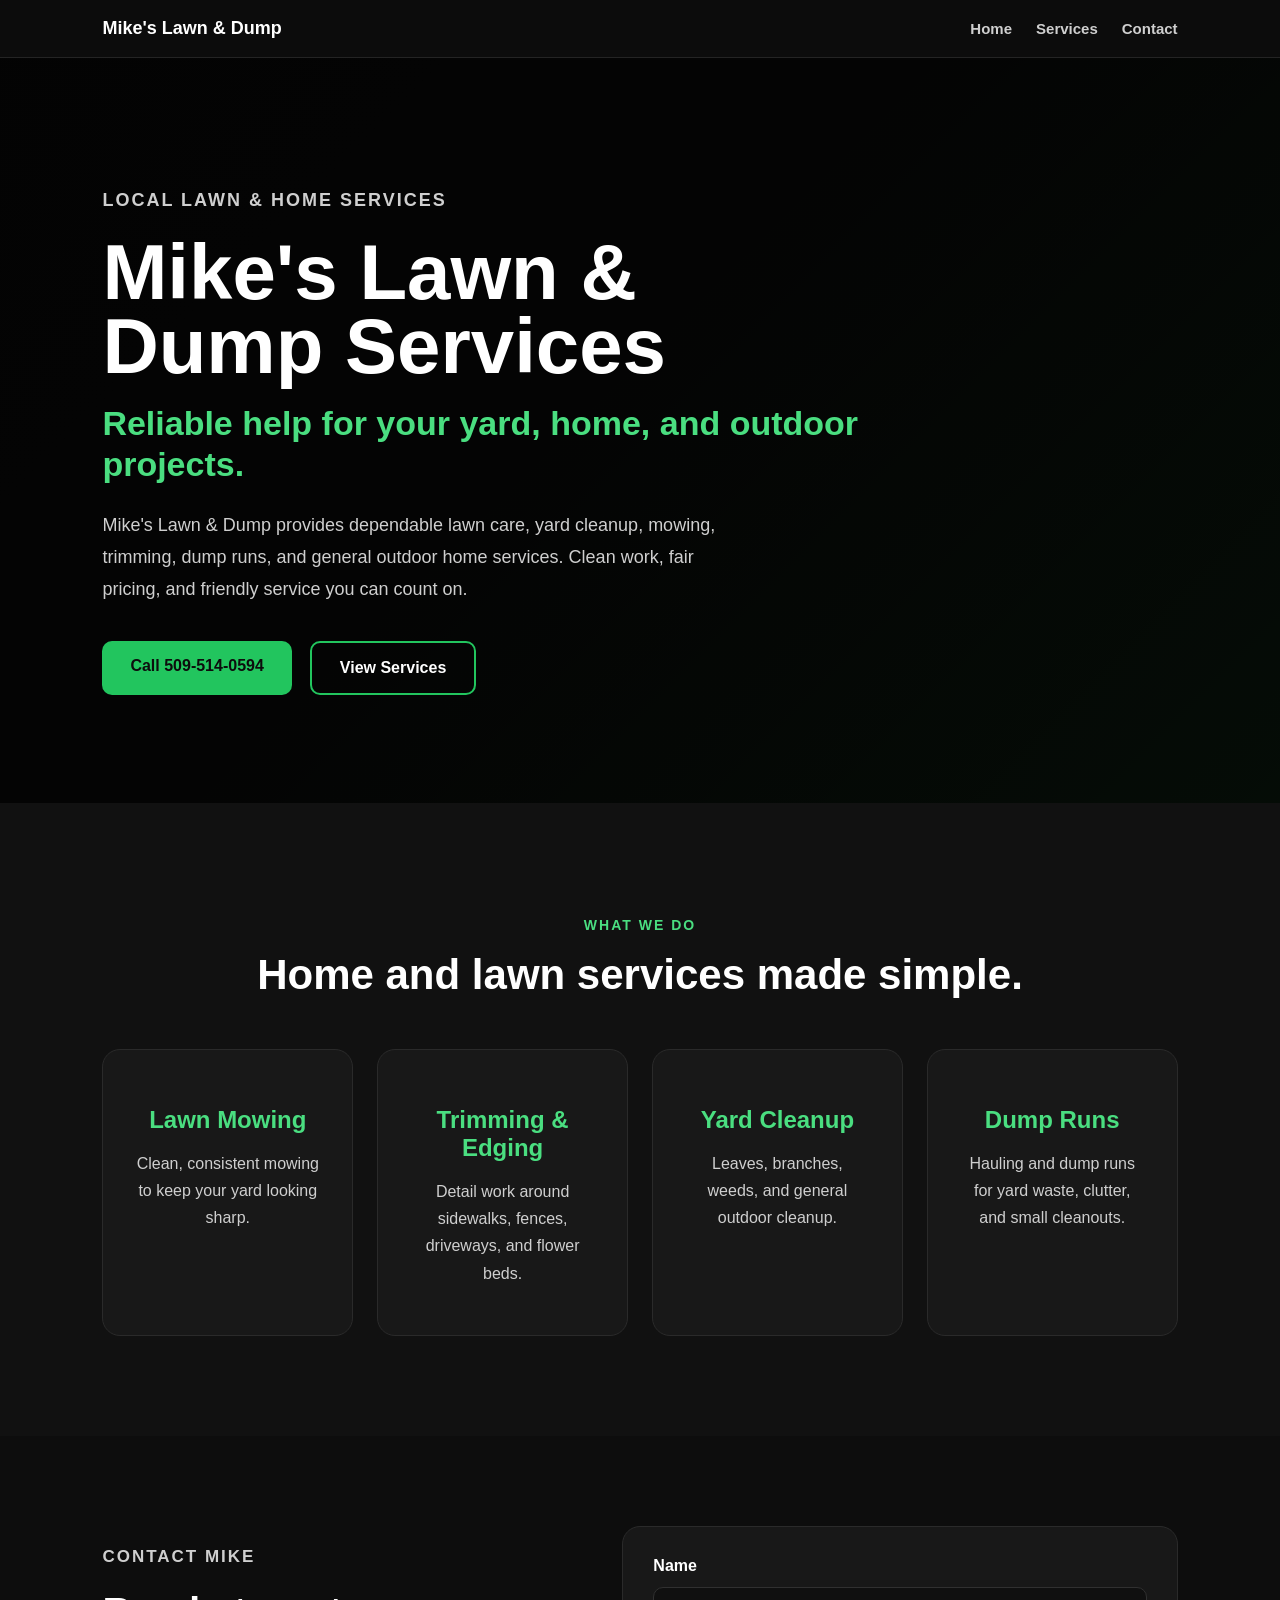
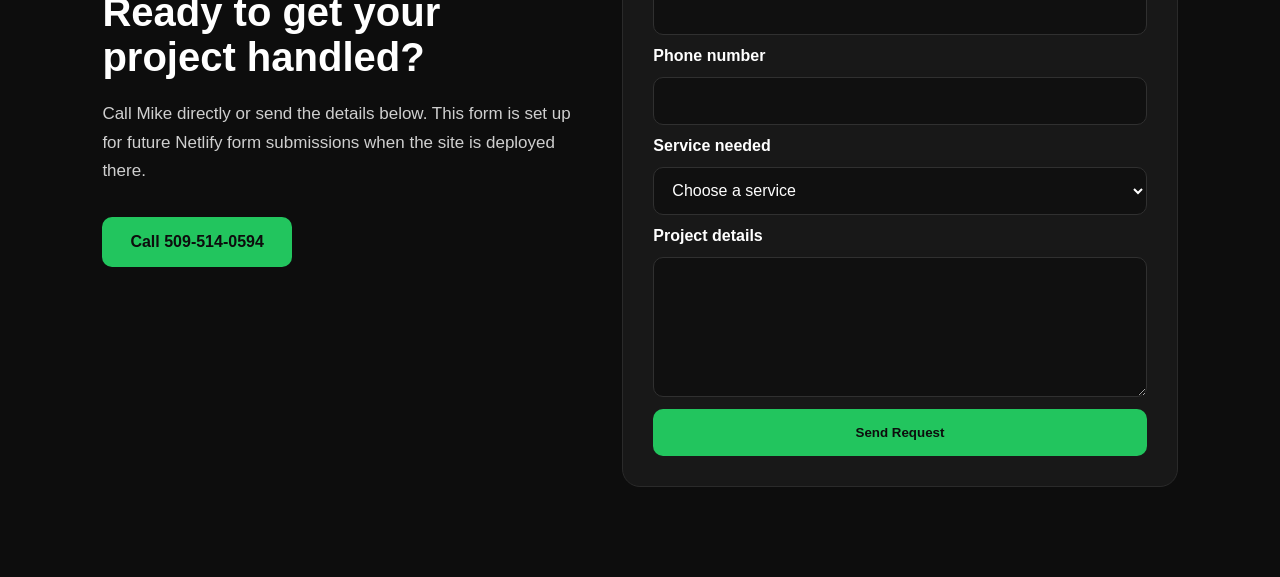
==== index.html @ f56604c3 "Add files via upload" ====
<!DOCTYPE html>
<html lang="en">
<head>
  <meta charset="UTF-8">
  <meta name="viewport" content="width=device-width, initial-scale=1.0">
  <title>Mike's Lawn & Dump Services</title>
  <link rel="stylesheet" href="style.css">
</head>
<body>
  <header class="mhl-header">
    <a class="mhl-logo" href="#home">Mike's Lawn & Dump</a>

    <nav class="mhl-nav" aria-label="Main navigation">
      <a href="#home">Home</a>
      <a href="#services">Services</a>
      <a href="#contact">Contact</a>
    </nav>
  </header>

  <main>
    <section id="home" class="mhl-home">
      <div class="mhl-content">
        <p class="mhl-kicker">Local Lawn & Home Services</p>

        <h1>Mike's Lawn & Dump Services</h1>

        <h2>Reliable help for your yard, home, and outdoor projects.</h2>

        <p>
          Mike's Lawn & Dump provides dependable lawn care, yard cleanup,
          mowing, trimming, dump runs, and general outdoor home services.
          Clean work, fair pricing, and friendly service you can count on.
        </p>

        <div class="mhl-buttons">
          <a href="tel:5095140594" class="mhl-btn-primary">Call 509-514-0594</a>
          <a href="#services" class="mhl-btn-secondary">View Services</a>
        </div>
      </div>
    </section>

    <section id="services" class="mhl-services">
      <p class="mhl-kicker">What We Do</p>
      <h2>Home and lawn services made simple.</h2>

      <div class="mhl-service-grid">
        <article class="mhl-card">
          <h3>Lawn Mowing</h3>
          <p>Clean, consistent mowing to keep your yard looking sharp.</p>
        </article>

        <article class="mhl-card">
          <h3>Trimming & Edging</h3>
          <p>Detail work around sidewalks, fences, driveways, and flower beds.</p>
        </article>

        <article class="mhl-card">
          <h3>Yard Cleanup</h3>
          <p>Leaves, branches, weeds, and general outdoor cleanup.</p>
        </article>

        <article class="mhl-card">
          <h3>Dump Runs</h3>
          <p>Hauling and dump runs for yard waste, clutter, and small cleanouts.</p>
        </article>
      </div>
    </section>

    <section id="contact" class="mhl-contact">
      <div class="mhl-contact-copy">
        <p class="mhl-kicker">Contact Mike</p>
        <h2>Ready to get your project handled?</h2>
        <p>
          Call Mike directly or send the details below. This form is set up for
          future Netlify form submissions when the site is deployed there.
        </p>
        <a href="tel:5095140594" class="mhl-btn-primary">Call 509-514-0594</a>
      </div>

      <form class="mhl-contact-form" name="contact" method="POST" data-netlify="true">
        <input type="hidden" name="form-name" value="contact">

        <label for="name">Name</label>
        <input id="name" name="Name" type="text" autocomplete="name" required>

        <label for="phone">Phone number</label>
        <input id="phone" name="Phone Number" type="tel" autocomplete="tel" required>

        <label for="service">Service needed</label>
        <select id="service" name="Service Needed" required>
          <option value="">Choose a service</option>
          <option value="Lawn mowing">Lawn mowing</option>
          <option value="Trimming and edging">Trimming and edging</option>
          <option value="Yard cleanup">Yard cleanup</option>
          <option value="Dump run">Dump run</option>
          <option value="Other">Other</option>
        </select>

        <label for="message">Project details</label>
        <textarea id="message" name="Project Details" rows="6" required></textarea>

        <button class="mhl-btn-primary" type="submit">Send Request</button>
      </form>
    </section>
  </main>
</body>
</html>
---- style.css ----
/* ===== Mike's Lawn & Dump Services ===== */

* {
  box-sizing: border-box;
}

html {
  scroll-behavior: smooth;
}

body {
  margin: 0;
  padding: 0;
  background: #0d0d0d;
  font-family: Arial, sans-serif;
  color: #ffffff;
}

/* ===== HEADER / NAVIGATION ===== */

.mhl-header {
  position: sticky;
  top: 0;
  z-index: 10;
  display: flex;
  justify-content: space-between;
  align-items: center;
  gap: 24px;
  padding: 18px 8%;
  background: rgba(13, 13, 13, 0.94);
  border-bottom: 1px solid #242424;
}

.mhl-logo {
  color: #ffffff;
  font-size: 18px;
  font-weight: 800;
  text-decoration: none;
}

.mhl-nav {
  display: flex;
  gap: 24px;
}

.mhl-nav a {
  color: #cfcfcf;
  font-size: 15px;
  font-weight: 700;
  text-decoration: none;
  transition: 0.3s ease;
}

.mhl-nav a:hover {
  color: #4ade80;
}

/* ===== HERO SECTION ===== */

.mhl-home {
  min-height: calc(90vh - 65px);
  display: flex;
  align-items: center;
  padding: 100px 8%;
  background:
    linear-gradient(rgba(0, 0, 0, 0.78), rgba(0, 0, 0, 0.78)),
    linear-gradient(135deg, #0f0f0f 0%, #111111 45%, #16361d 100%);
}

.mhl-content {
  max-width: 760px;
}

.mhl-kicker {
  color: #4ade80;
  font-size: 14px;
  font-weight: 700;
  letter-spacing: 2px;
  text-transform: uppercase;
  margin-bottom: 18px;
}

.mhl-home h1 {
  font-size: 78px;
  line-height: 0.95;
  margin: 0;
  color: #ffffff;
  font-weight: 800;
}

.mhl-home h2 {
  font-size: 34px;
  line-height: 1.2;
  margin-top: 20px;
  margin-bottom: 24px;
  color: #4ade80;
  font-weight: 600;
}

.mhl-home p {
  font-size: 18px;
  line-height: 1.8;
  color: #cfcfcf;
  max-width: 650px;
}

/* ===== BUTTONS ===== */

.mhl-buttons {
  display: flex;
  gap: 18px;
  margin-top: 35px;
  flex-wrap: wrap;
}

.mhl-btn-primary,
.mhl-btn-secondary {
  display: inline-block;
  text-decoration: none;
  padding: 16px 28px;
  border-radius: 10px;
  font-weight: 700;
  transition: 0.3s ease;
}

.mhl-btn-primary {
  background: #22c55e;
  color: #0d0d0d;
}

.mhl-btn-primary:hover {
  background: #4ade80;
  transform: translateY(-2px);
}

.mhl-btn-secondary {
  border: 2px solid #22c55e;
  color: #ffffff;
}

.mhl-btn-secondary:hover {
  background: #22c55e;
  color: #0d0d0d;
}

/* ===== SERVICES SECTION ===== */

.mhl-services {
  padding: 100px 8%;
  background: #111111;
  text-align: center;
}

.mhl-services h2 {
  font-size: 42px;
  margin-top: 10px;
  margin-bottom: 50px;
  color: #ffffff;
}

.mhl-service-grid {
  display: grid;
  grid-template-columns: repeat(auto-fit, minmax(240px, 1fr));
  gap: 24px;
}

.mhl-card {
  background: #181818;
  border: 1px solid #2a2a2a;
  padding: 32px;
  border-radius: 18px;
  transition: 0.3s ease;
}

.mhl-card:hover {
  border-color: #22c55e;
  transform: translateY(-6px);
}

.mhl-card h3 {
  color: #4ade80;
  font-size: 24px;
  margin-bottom: 14px;
}

.mhl-card p {
  color: #cfcfcf;
  line-height: 1.7;
  font-size: 16px;
}

/* ===== CONTACT SECTION ===== */

.mhl-contact {
  display: grid;
  grid-template-columns: minmax(0, 0.85fr) minmax(320px, 1fr);
  gap: 48px;
  align-items: start;
  padding: 90px 8%;
  background: #0d0d0d;
}

.mhl-contact h2 {
  max-width: 720px;
  margin: 10px 0 20px;
  color: #ffffff;
  font-size: 40px;
}

.mhl-contact-copy p {
  max-width: 560px;
  color: #cfcfcf;
  font-size: 17px;
  line-height: 1.7;
}

.mhl-contact-copy .mhl-btn-primary {
  margin-top: 14px;
}

.mhl-contact-form {
  display: grid;
  gap: 12px;
  padding: 30px;
  background: #181818;
  border: 1px solid #2a2a2a;
  border-radius: 18px;
}

.mhl-contact-form label {
  color: #ffffff;
  font-weight: 700;
}

.mhl-contact-form input,
.mhl-contact-form select,
.mhl-contact-form textarea {
  width: 100%;
  min-height: 48px;
  padding: 13px 14px;
  color: #ffffff;
  font: inherit;
  background: #101010;
  border: 1px solid #303030;
  border-radius: 10px;
}

.mhl-contact-form textarea {
  min-height: 140px;
  resize: vertical;
}

.mhl-contact-form input:focus,
.mhl-contact-form select:focus,
.mhl-contact-form textarea:focus {
  outline: 3px solid rgba(74, 222, 128, 0.24);
  border-color: #22c55e;
}

.mhl-contact-form button {
  border: 0;
  cursor: pointer;
}

/* ===== MOBILE ===== */

@media (max-width: 768px) {
  .mhl-header {
    align-items: flex-start;
    flex-direction: column;
    padding: 16px 7%;
  }

  .mhl-nav {
    width: 100%;
    justify-content: space-between;
  }

  .mhl-home {
    padding: 80px 7%;
  }

  .mhl-home h1 {
    font-size: 52px;
  }

  .mhl-home h2 {
    font-size: 24px;
  }

  .mhl-home p {
    font-size: 16px;
  }

  .mhl-buttons {
    flex-direction: column;
    width: 100%;
  }

  .mhl-btn-primary,
  .mhl-btn-secondary {
    width: 100%;
    text-align: center;
  }

  .mhl-services h2,
  .mhl-contact h2 {
    font-size: 32px;
  }

  .mhl-contact {
    grid-template-columns: 1fr;
    padding: 80px 7%;
  }
}
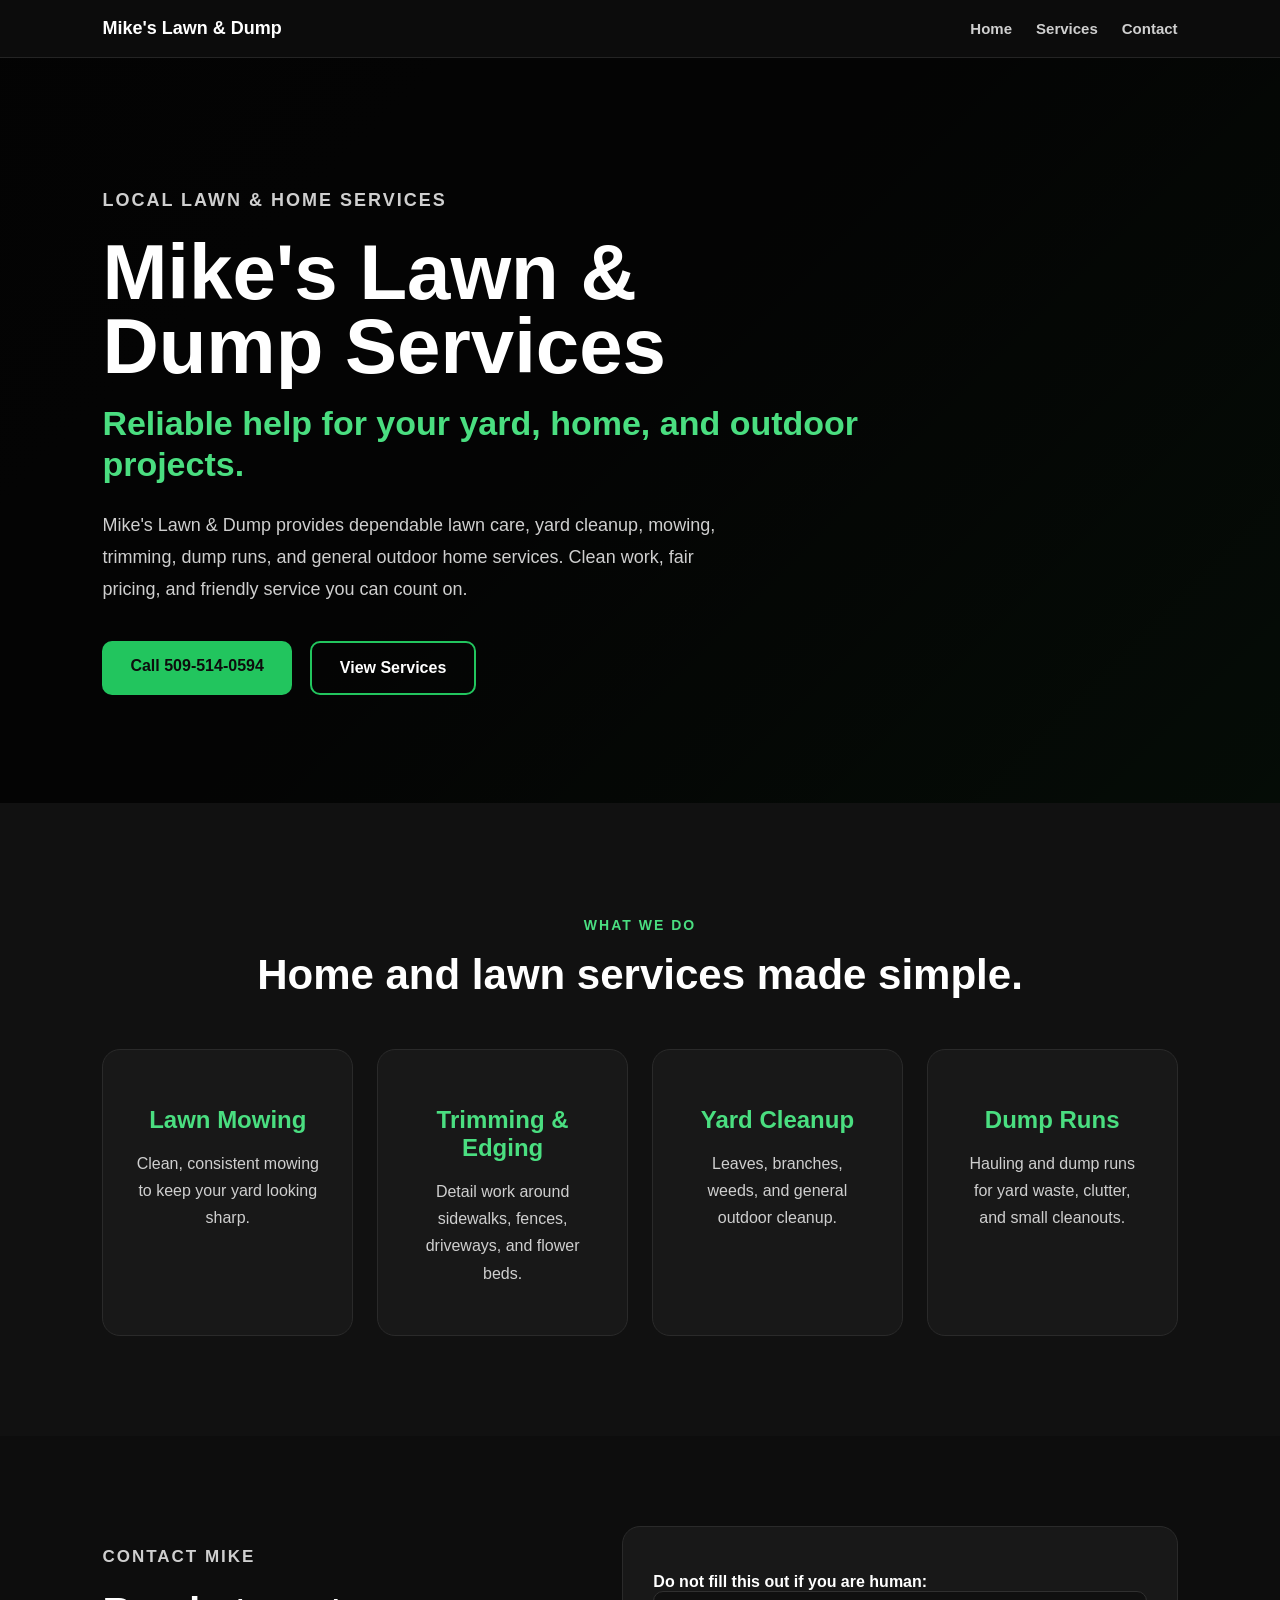
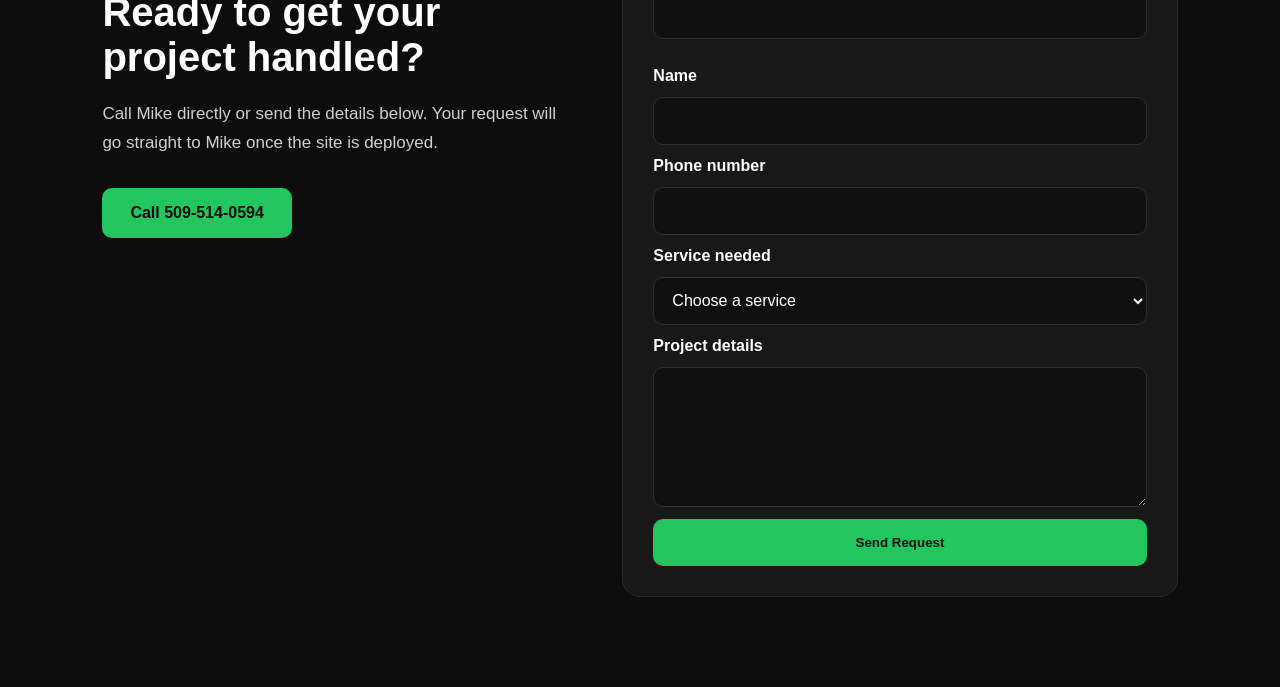
==== commit 8d861582: "Update index.html" ====
--- a/index.html
+++ b/index.html
@@ -71,14 +71,17 @@
         <p class="mhl-kicker">Contact Mike</p>
         <h2>Ready to get your project handled?</h2>
         <p>
-          Call Mike directly or send the details below. This form is set up for
-          future Netlify form submissions when the site is deployed there.
+          Call Mike directly or send the details below. Your request will go
+          straight to Mike once the site is deployed.
         </p>
         <a href="tel:5095140594" class="mhl-btn-primary">Call 509-514-0594</a>
       </div>
 
-      <form class="mhl-contact-form" name="contact" method="POST" data-netlify="true">
+      <form class="mhl-contact-form" name="contact" method="POST" action="/thank-you.html" netlify netlify-honeypot="bot-field">
         <input type="hidden" name="form-name" value="contact">
+        <p class="mhl-hidden">
+          <label>Do not fill this out if you are human: <input name="bot-field"></label>
+        </p>
 
         <label for="name">Name</label>
         <input id="name" name="Name" type="text" autocomplete="name" required>
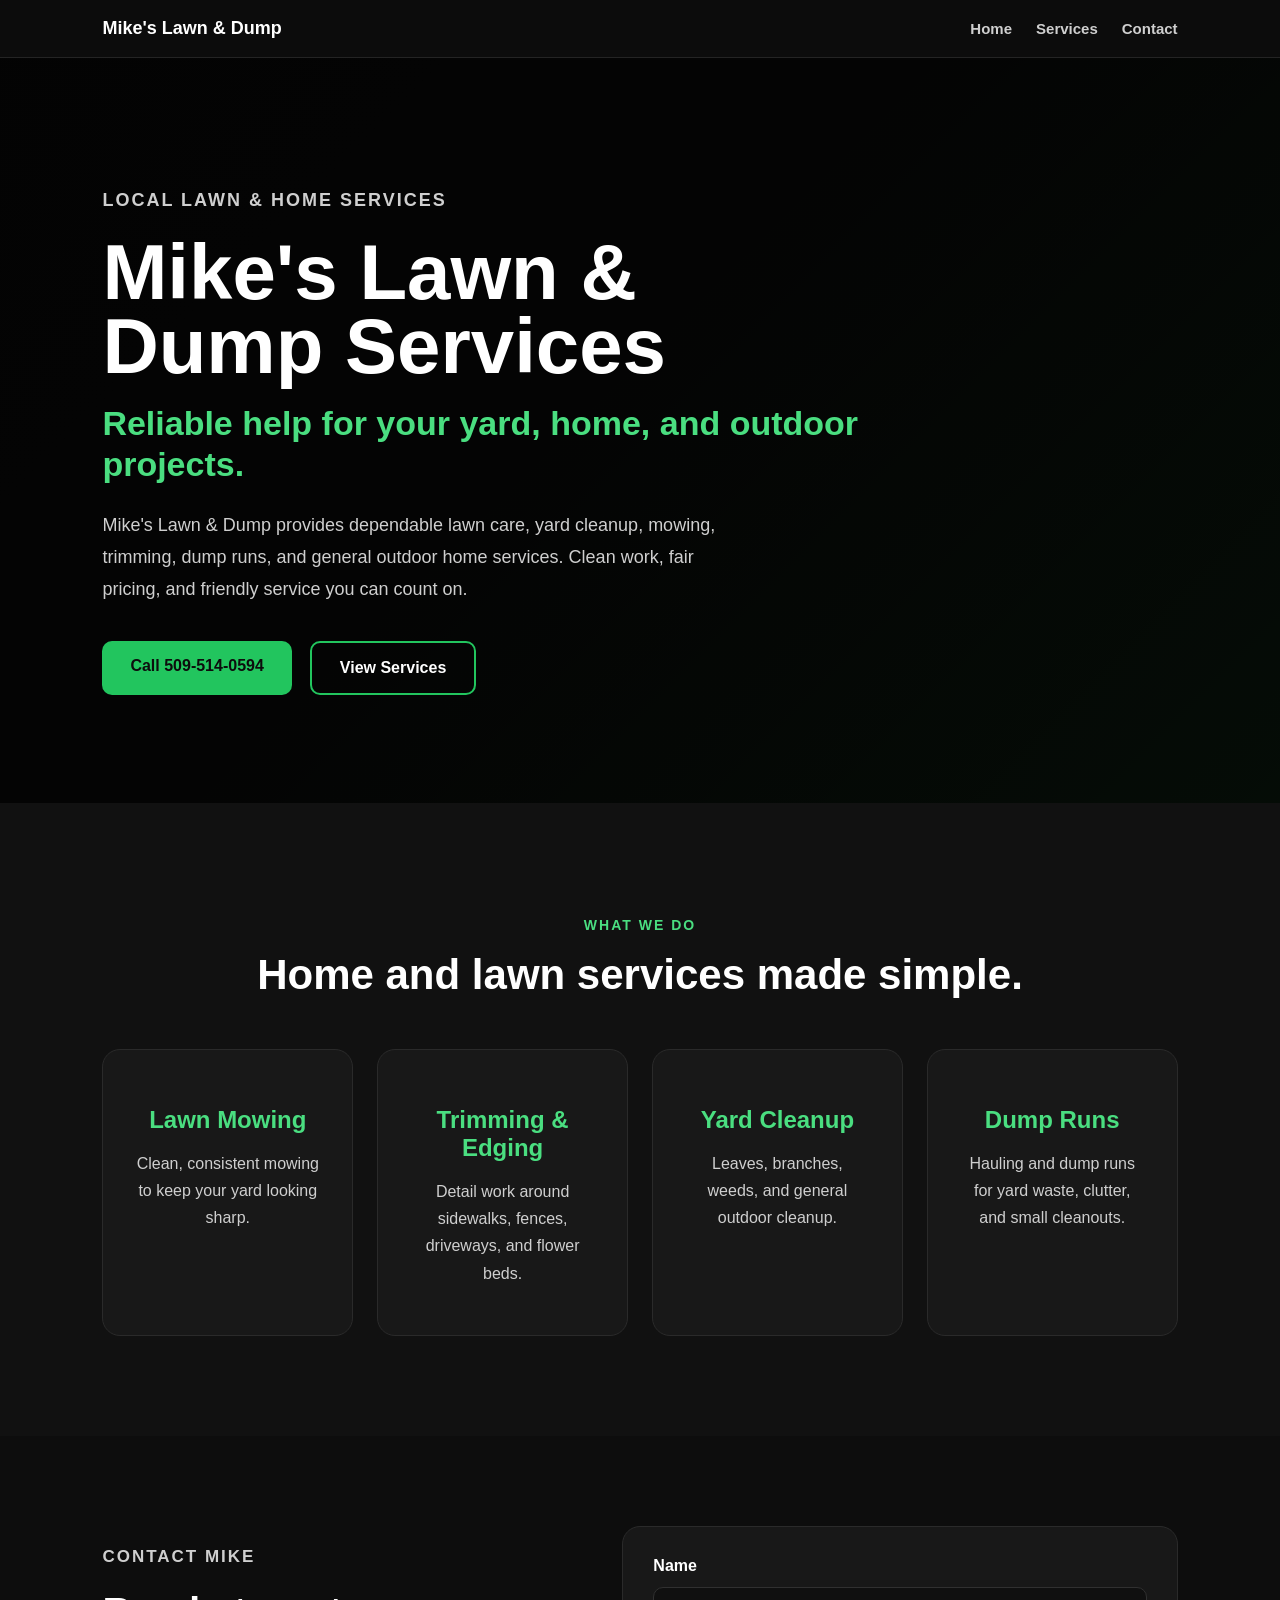
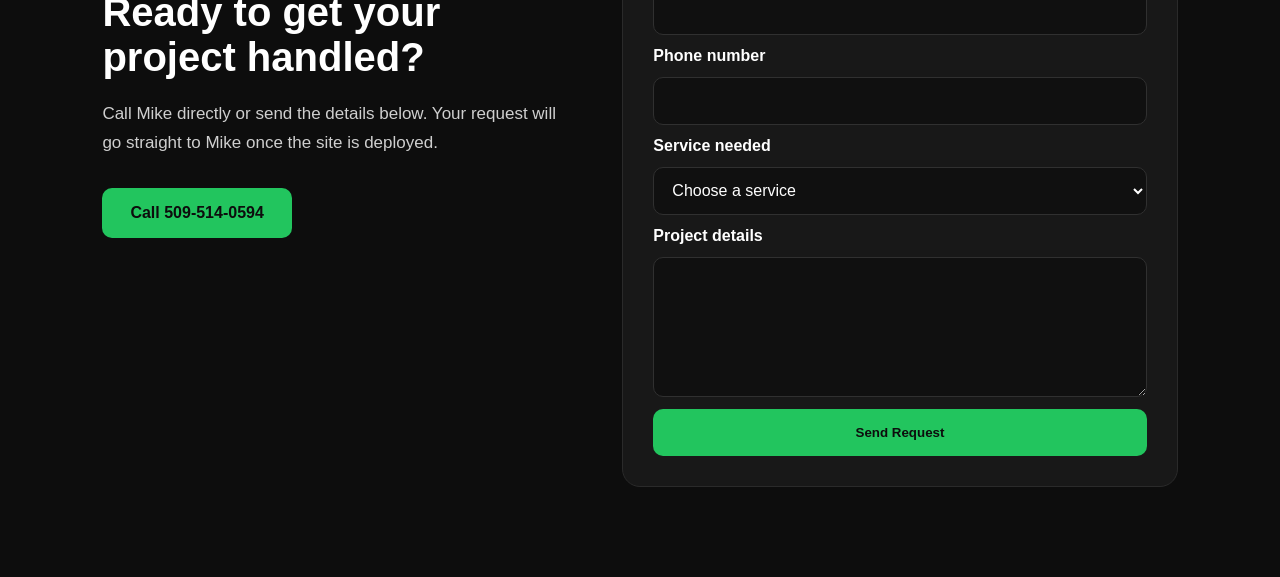
==== commit db08450a: "Update index.html" ====
--- a/index.html
+++ b/index.html
@@ -77,7 +77,7 @@
         <a href="tel:5095140594" class="mhl-btn-primary">Call 509-514-0594</a>
       </div>
 
-      <form class="mhl-contact-form" name="contact" method="POST" action="/thank-you.html" netlify netlify-honeypot="bot-field">
+      <form class="mhl-contact-form" name="contact" method="POST" action="thank-you.html" netlify netlify-honeypot="bot-field">
         <input type="hidden" name="form-name" value="contact">
         <p class="mhl-hidden">
           <label>Do not fill this out if you are human: <input name="bot-field"></label>
--- a/style.css
+++ b/style.css
@@ -262,6 +262,34 @@
   cursor: pointer;
 }
 
+.mhl-hidden {
+  display: none;
+}
+
+.mhl-thank-you {
+  min-height: calc(100vh - 65px);
+  display: flex;
+  align-items: center;
+  padding: 100px 8%;
+  background:
+    linear-gradient(rgba(0, 0, 0, 0.78), rgba(0, 0, 0, 0.78)),
+    linear-gradient(135deg, #0f0f0f 0%, #111111 45%, #16361d 100%);
+}
+
+.mhl-thank-you h1 {
+  margin: 0 0 24px;
+  color: #ffffff;
+  font-size: 64px;
+  line-height: 1;
+}
+
+.mhl-thank-you p {
+  max-width: 650px;
+  color: #cfcfcf;
+  font-size: 18px;
+  line-height: 1.8;
+}
+
 /* ===== MOBILE ===== */
 
 @media (max-width: 768px) {
@@ -284,6 +312,10 @@
     font-size: 52px;
   }
 
+  .mhl-thank-you h1 {
+    font-size: 44px;
+  }
+
   .mhl-home h2 {
     font-size: 24px;
   }
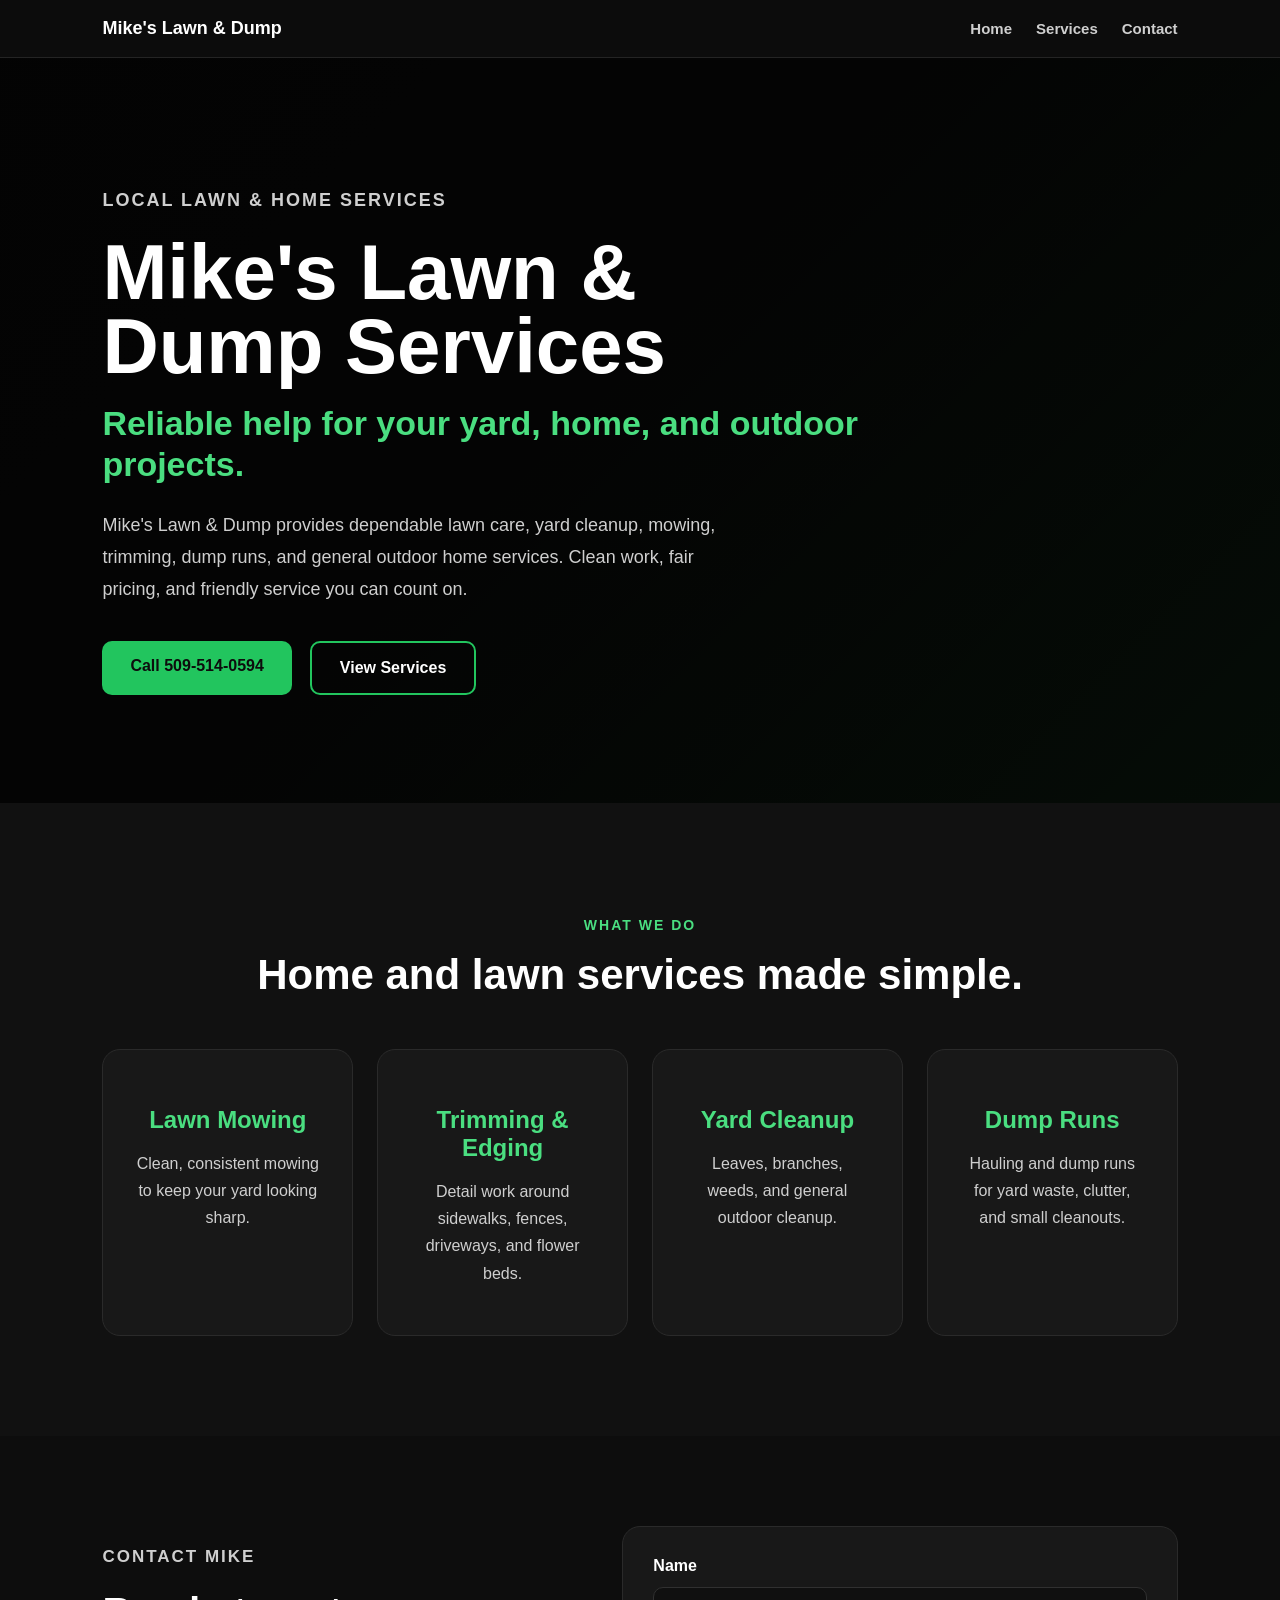
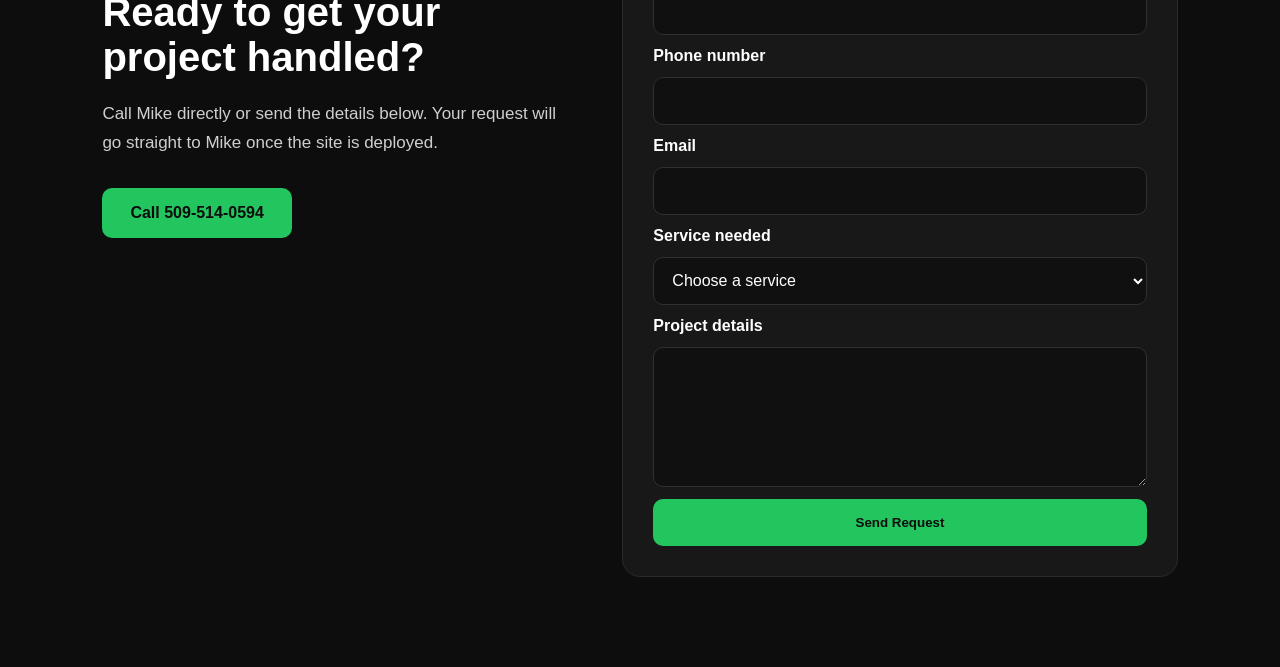
==== commit 42763d19: "Update index.html" ====
--- a/index.html
+++ b/index.html
@@ -89,6 +89,9 @@
         <label for="phone">Phone number</label>
         <input id="phone" name="Phone Number" type="tel" autocomplete="tel" required>
 
+        <label for="email">Email</label>
+        <input id="email" name="email" type="email" autocomplete="email">
+
         <label for="service">Service needed</label>
         <select id="service" name="Service Needed" required>
           <option value="">Choose a service</option>
